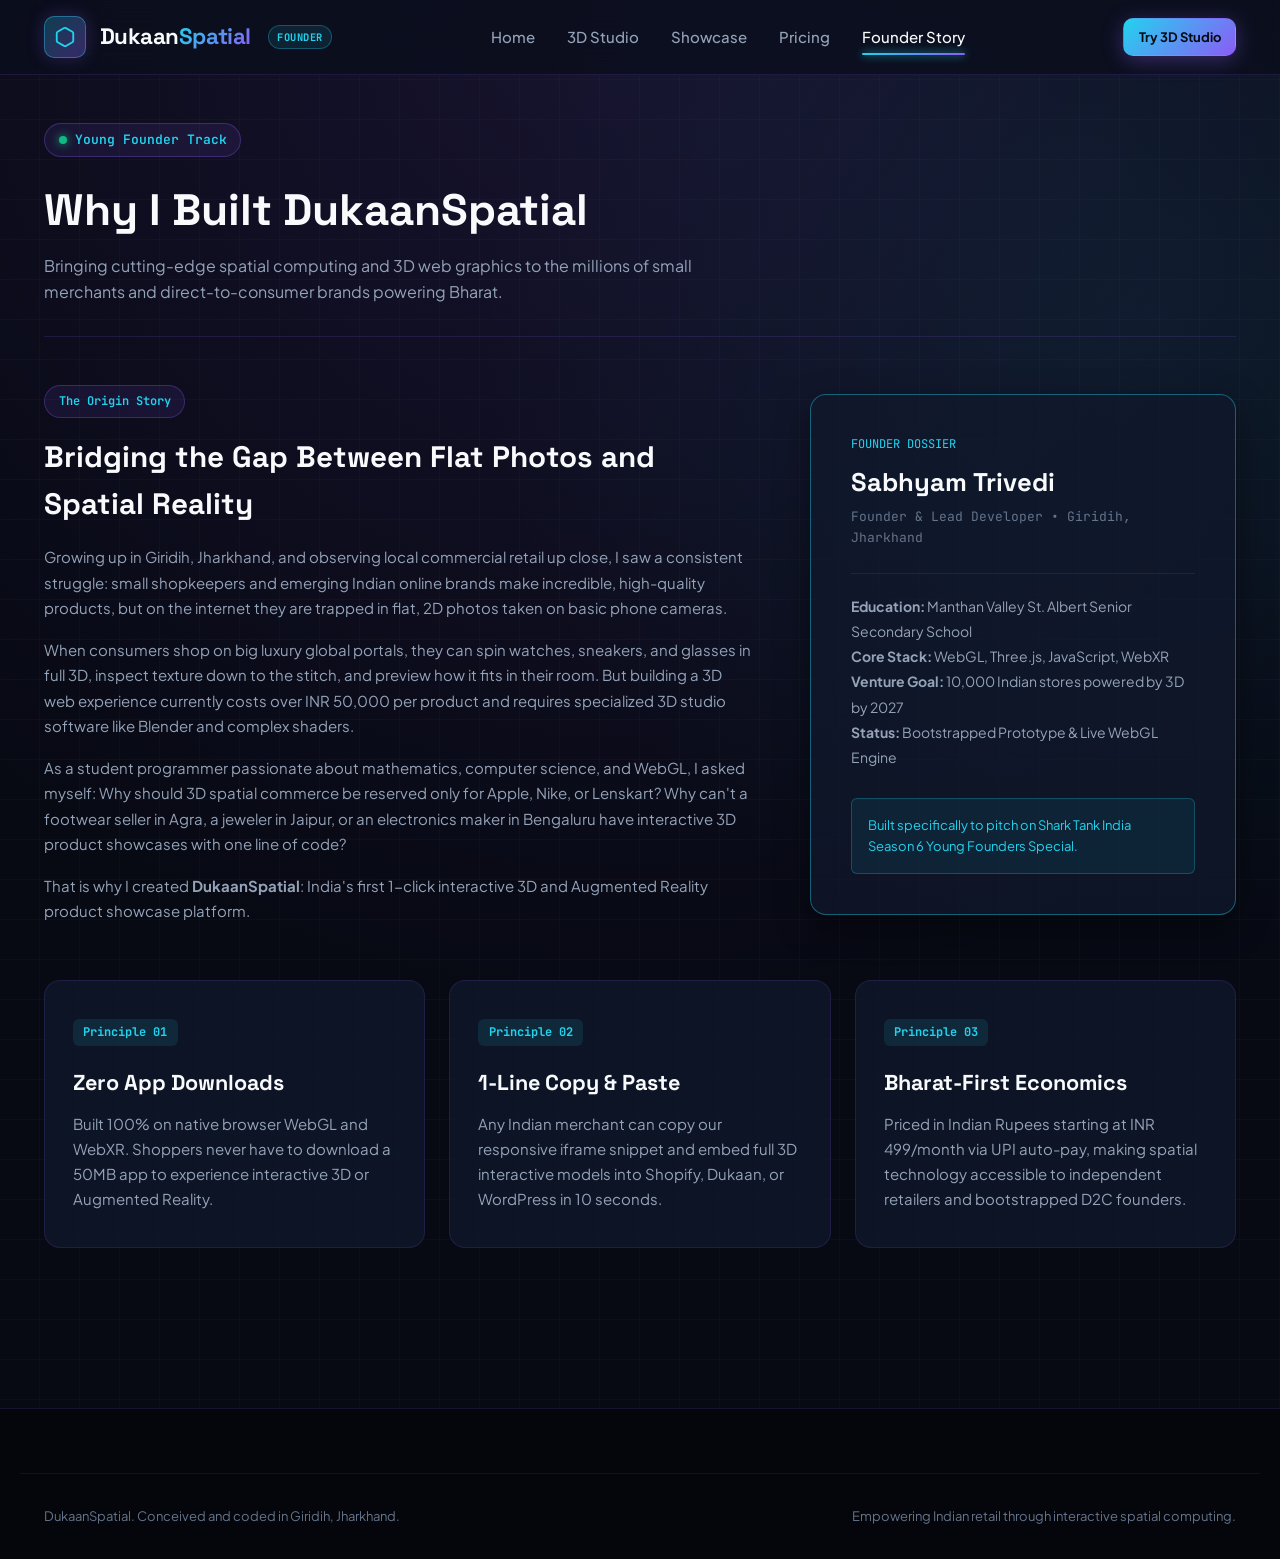
==== about.html @ 43b73704 "Initial release of DukaanSpatial: India's First 1-Click Interactive 3D & AR Product Showcase Platfor" ====
<!DOCTYPE html>
<html lang="en">
<head>
  <meta charset="UTF-8">
  <meta name="viewport" content="width=device-width, initial-scale=1.0">
  <title>Founder Story & Vision | DukaanSpatial</title>
  <meta name="description" content="The story of Sabhyam Trivedi and the vision behind DukaanSpatial: democratizing 3D spatial web commerce for Indian retail.">
  <link rel="stylesheet" href="css/style.css">
  <style>
    .story-grid {
      display: grid;
      grid-template-columns: 1.25fr 0.75fr;
      gap: 3.5rem;
      align-items: center;
      margin-top: 3rem;
    }
    .founder-badge-card {
      background: var(--bg-card);
      border: 1px solid var(--border-active);
      border-radius: var(--radius-lg);
      padding: 2.5rem;
      box-shadow: var(--shadow-card);
      position: relative;
    }
    .value-cards-grid {
      display: grid;
      grid-template-columns: repeat(3, 1fr);
      gap: 1.5rem;
      margin-top: 3.5rem;
    }
    @media (max-width: 992px) {
      .story-grid {
        grid-template-columns: 1fr;
      }
      .value-cards-grid {
        grid-template-columns: 1fr;
      }
    }
  </style>
</head>
<body>

  <!-- Main Navigation -->
  <header class="site-header">
    <div class="container nav-wrap">
      <a href="index.html" class="brand-logo">
        <div class="brand-icon-box">
          <svg width="22" height="22" viewBox="0 0 24 24" fill="none" stroke="#22d3ee" stroke-width="2">
            <path d="M21 16V8a2 2 0 0 0-1-1.73l-7-4a2 2 0 0 0-2 0l-7 4A2 2 0 0 0 3 8v8a2 2 0 0 0 1 1.73l7 4a2 2 0 0 0 2 0l7-4A2 2 0 0 0 21 16z"></path>
          </svg>
        </div>
        <div class="brand-name">Dukaan<span>Spatial</span></div>
        <span class="brand-badge">Founder</span>
      </a>

      <nav class="main-nav" id="main-nav">
        <a href="index.html" class="nav-link">Home</a>
        <a href="studio.html" class="nav-link">3D Studio</a>
        <a href="showcase.html" class="nav-link">Showcase</a>
        <a href="pricing.html" class="nav-link">Pricing</a>
        <a href="about.html" class="nav-link active">Founder Story</a>
      </nav>

      <div class="nav-actions">
        <a href="studio.html" class="btn btn-primary btn-sm">Try 3D Studio</a>
      </div>
    </div>
  </header>

  <div class="container" style="padding: 3rem 1.5rem 5rem;">
    
    <!-- Page Header -->
    <div style="border-bottom: 1px solid var(--border-subtle); padding-bottom: 2rem;">
      <span class="status-pill" style="margin-bottom: 0.75rem;">
        <span class="pulse-dot"></span>
        Young Founder Track
      </span>
      <h1 style="font-family: var(--font-heading); font-size: 2.75rem; margin-top: 0.35rem;">
        Why I Built DukaanSpatial
      </h1>
      <p style="color: var(--text-secondary); font-size: 1rem; margin-top: 0.5rem; max-width: 720px;">
        Bringing cutting-edge spatial computing and 3D web graphics to the millions of small merchants and direct-to-consumer brands powering Bharat.
      </p>
    </div>

    <!-- Story Grid -->
    <div class="story-grid">
      
      <!-- Left Column: Story Prose -->
      <div>
        <span class="status-pill" style="font-size: 0.75rem; margin-bottom: 1rem;">The Origin Story</span>
        <h2 style="font-family: var(--font-heading); font-size: 1.85rem; margin-bottom: 1rem;">
          Bridging the Gap Between Flat Photos and Spatial Reality
        </h2>
        
        <p style="color: var(--text-secondary); font-size: 0.9375rem; line-height: 1.7; margin-bottom: 1rem;">
          Growing up in Giridih, Jharkhand, and observing local commercial retail up close, I saw a consistent struggle: small shopkeepers and emerging Indian online brands make incredible, high-quality products, but on the internet they are trapped in flat, 2D photos taken on basic phone cameras.
        </p>

        <p style="color: var(--text-secondary); font-size: 0.9375rem; line-height: 1.7; margin-bottom: 1rem;">
          When consumers shop on big luxury global portals, they can spin watches, sneakers, and glasses in full 3D, inspect texture down to the stitch, and preview how it fits in their room. But building a 3D web experience currently costs over INR 50,000 per product and requires specialized 3D studio software like Blender and complex shaders.
        </p>

        <p style="color: var(--text-secondary); font-size: 0.9375rem; line-height: 1.7; margin-bottom: 1rem;">
          As a student programmer passionate about mathematics, computer science, and WebGL, I asked myself: Why should 3D spatial commerce be reserved only for Apple, Nike, or Lenskart? Why can't a footwear seller in Agra, a jeweler in Jaipur, or an electronics maker in Bengaluru have interactive 3D product showcases with one line of code?
        </p>

        <p style="color: var(--text-secondary); font-size: 0.9375rem; line-height: 1.7;">
          That is why I created <strong>DukaanSpatial</strong>: India's first 1-click interactive 3D and Augmented Reality product showcase platform.
        </p>
      </div>

      <!-- Right Column: Founder Dossier Card -->
      <div class="founder-badge-card">
        <div style="font-size: 0.75rem; font-family: var(--font-mono); color: var(--accent-cyan); text-transform: uppercase; margin-bottom: 0.5rem;">
          Founder Dossier
        </div>
        <h3 style="font-family: var(--font-heading); font-size: 1.6rem; margin-bottom: 0.25rem;">Sabhyam Trivedi</h3>
        <p style="font-size: 0.8125rem; color: var(--text-muted); font-family: var(--font-mono); margin-bottom: 1.5rem;">
          Founder & Lead Developer &bull; Giridih, Jharkhand
        </p>

        <div style="border-top: 1px solid var(--border-subtle); padding-top: 1.25rem; font-size: 0.875rem; color: var(--text-secondary); line-height: 1.8;">
          <div><strong>Education:</strong> Manthan Valley St. Albert Senior Secondary School</div>
          <div><strong>Core Stack:</strong> WebGL, Three.js, JavaScript, WebXR</div>
          <div><strong>Venture Goal:</strong> 10,000 Indian stores powered by 3D by 2027</div>
          <div><strong>Status:</strong> Bootstrapped Prototype & Live WebGL Engine</div>
        </div>

        <div style="margin-top: 1.75rem; padding: 1rem; background: rgba(34, 211, 238, 0.08); border-radius: var(--radius-sm); border: 1px solid rgba(34, 211, 238, 0.25); font-size: 0.8125rem; color: var(--accent-cyan);">
          Built specifically to pitch on Shark Tank India Season 6 Young Founders Special.
        </div>
      </div>

    </div>

    <!-- Core Philosophy Cards -->
    <div class="value-cards-grid">
      <div class="step-card">
        <span class="step-badge">Principle 01</span>
        <h4>Zero App Downloads</h4>
        <p>Built 100% on native browser WebGL and WebXR. Shoppers never have to download a 50MB app to experience interactive 3D or Augmented Reality.</p>
      </div>

      <div class="step-card">
        <span class="step-badge">Principle 02</span>
        <h4>1-Line Copy & Paste</h4>
        <p>Any Indian merchant can copy our responsive iframe snippet and embed full 3D interactive models into Shopify, Dukaan, or WordPress in 10 seconds.</p>
      </div>

      <div class="step-card">
        <span class="step-badge">Principle 03</span>
        <h4>Bharat-First Economics</h4>
        <p>Priced in Indian Rupees starting at INR 499/month via UPI auto-pay, making spatial technology accessible to independent retailers and bootstrapped D2C founders.</p>
      </div>
    </div>

  </div>

  <!-- Site Footer -->
  <footer class="site-footer">
    <div class="container footer-bottom">
      <div>DukaanSpatial. Conceived and coded in Giridih, Jharkhand.</div>
      <div>Empowering Indian retail through interactive spatial computing.</div>
    </div>
  </footer>

  <script src="js/app.js"></script>
</body>
</html>
---- css/style.css ----
/* ===================================================================
   DUKAANSPATIAL - DESIGN SYSTEM & STYLESHEET
   India's First 1-Click Interactive 3D & AR Product Showcase Platform
   =================================================================== */

@import url('https://fonts.googleapis.com/css2?family=JetBrains+Mono:wght@400;500;600;700&family=Plus+Jakarta+Sans:wght@300;400;500;600;700;800&family=Space+Grotesk:wght@500;600;700&display=swap');

:root {
  --bg-dark: #070913;
  --bg-primary: #0b0f1d;
  --bg-secondary: #11182c;
  --bg-surface: #18223c;
  --bg-surface-hover: #1f2c4d;
  --bg-card: rgba(17, 24, 44, 0.75);
  
  --border-subtle: rgba(139, 92, 246, 0.15);
  --border-active: rgba(34, 211, 238, 0.4);
  --border-glow: rgba(34, 211, 238, 0.6);
  
  --accent-cyan: #22d3ee;
  --accent-violet: #8b5cf6;
  --accent-purple: #a855f7;
  --accent-emerald: #10b981;
  --accent-amber: #f59e0b;
  --accent-rose: #f43f5e;
  
  --text-main: #f8fafc;
  --text-secondary: #94a3b8;
  --text-muted: #64748b;
  
  --font-sans: 'Plus Jakarta Sans', -apple-system, BlinkMacSystemFont, sans-serif;
  --font-mono: 'JetBrains Mono', monospace;
  --font-heading: 'Space Grotesk', sans-serif;
  
  --radius-sm: 6px;
  --radius-md: 10px;
  --radius-lg: 16px;
  --radius-full: 9999px;
  
  --shadow-glow: 0 0 30px rgba(139, 92, 246, 0.25);
  --shadow-card: 0 12px 35px rgba(0, 0, 0, 0.45);
}

*, *::before, *::after {
  box-sizing: border-box;
  margin: 0;
  padding: 0;
}

body {
  background-color: var(--bg-dark);
  color: var(--text-main);
  font-family: var(--font-sans);
  line-height: 1.6;
  font-size: 16px;
  overflow-x: hidden;
  background-image: 
    radial-gradient(circle at 50% 0%, rgba(139, 92, 246, 0.12) 0%, transparent 60%),
    radial-gradient(circle at 90% 20%, rgba(34, 211, 238, 0.08) 0%, transparent 40%),
    linear-gradient(rgba(255, 255, 255, 0.02) 1px, transparent 1px),
    linear-gradient(90deg, rgba(255, 255, 255, 0.02) 1px, transparent 1px);
  background-size: 100% 100%, 100% 100%, 40px 40px, 40px 40px;
  background-position: 0 0, 0 0, -1px -1px, -1px -1px;
}

a {
  color: inherit;
  text-decoration: none;
}

img {
  max-width: 100%;
  display: block;
}

button, input, select, textarea {
  font-family: inherit;
}

.container {
  width: 100%;
  max-width: 1240px;
  margin: 0 auto;
  padding: 0 1.5rem;
}

/* ===================================================================
   NAVIGATION BAR
   =================================================================== */

.site-header {
  position: sticky;
  top: 0;
  z-index: 100;
  background: rgba(11, 15, 29, 0.85);
  backdrop-filter: blur(16px);
  border-bottom: 1px solid var(--border-subtle);
  transition: all 0.3s ease;
}

.nav-wrap {
  display: flex;
  align-items: center;
  justify-content: space-between;
  height: 74px;
}

.brand-logo {
  display: flex;
  align-items: center;
  gap: 0.85rem;
  font-family: var(--font-heading);
  font-weight: 700;
  font-size: 1.4rem;
  letter-spacing: -0.02em;
}

.brand-icon-box {
  width: 42px;
  height: 42px;
  border-radius: var(--radius-md);
  background: linear-gradient(135deg, rgba(34, 211, 238, 0.25), rgba(139, 92, 246, 0.35));
  border: 1px solid var(--border-active);
  display: flex;
  align-items: center;
  justify-content: center;
  box-shadow: 0 0 18px rgba(139, 92, 246, 0.25);
}

.brand-name {
  color: var(--text-main);
}

.brand-name span {
  background: linear-gradient(135deg, var(--accent-cyan), var(--accent-violet));
  -webkit-background-clip: text;
  -webkit-text-fill-color: transparent;
}

.brand-badge {
  font-family: var(--font-mono);
  font-size: 0.65rem;
  font-weight: 700;
  color: var(--accent-cyan);
  background: rgba(34, 211, 238, 0.1);
  padding: 0.15rem 0.5rem;
  border-radius: var(--radius-full);
  border: 1px solid rgba(34, 211, 238, 0.3);
  letter-spacing: 0.05em;
  text-transform: uppercase;
  margin-left: 0.25rem;
}

.main-nav {
  display: flex;
  align-items: center;
  gap: 2rem;
}

.nav-link {
  color: var(--text-secondary);
  font-size: 0.9375rem;
  font-weight: 500;
  transition: color 0.2s ease;
  position: relative;
}

.nav-link:hover, .nav-link.active {
  color: var(--text-main);
}

.nav-link.active::after {
  content: '';
  position: absolute;
  bottom: -6px;
  left: 0;
  width: 100%;
  height: 2px;
  background: linear-gradient(90deg, var(--accent-cyan), var(--accent-violet));
  box-shadow: 0 0 8px var(--accent-cyan);
  border-radius: var(--radius-full);
}

.nav-actions {
  display: flex;
  align-items: center;
  gap: 1rem;
}

.btn {
  display: inline-flex;
  align-items: center;
  justify-content: center;
  gap: 0.5rem;
  font-weight: 600;
  font-size: 0.9375rem;
  padding: 0.75rem 1.4rem;
  border-radius: var(--radius-md);
  cursor: pointer;
  transition: all 0.25s ease;
  border: 1px solid transparent;
}

.btn-primary {
  background: linear-gradient(135deg, #22d3ee 0%, #8b5cf6 100%);
  color: #070913;
  font-weight: 700;
  box-shadow: 0 4px 20px rgba(139, 92, 246, 0.35);
}

.btn-primary:hover {
  transform: translateY(-2px);
  box-shadow: 0 6px 25px rgba(34, 211, 238, 0.5);
}

.btn-secondary {
  background: rgba(255, 255, 255, 0.05);
  color: var(--text-main);
  border: 1px solid var(--border-subtle);
}

.btn-secondary:hover {
  background: rgba(255, 255, 255, 0.08);
  border-color: var(--border-active);
  transform: translateY(-2px);
}

.btn-sm {
  padding: 0.45rem 0.9rem;
  font-size: 0.8125rem;
}

.mobile-menu-btn {
  display: none;
  background: none;
  border: 1px solid var(--border-subtle);
  color: var(--text-main);
  padding: 0.5rem;
  border-radius: var(--radius-sm);
  cursor: pointer;
}

/* ===================================================================
   HERO SECTION WITH LIVE 3D VIEWER
   =================================================================== */

.hero-section {
  padding: 4.5rem 0 3.5rem;
  position: relative;
}

.hero-grid {
  display: grid;
  grid-template-columns: 1.05fr 0.95fr;
  gap: 3.5rem;
  align-items: center;
}

.status-pill {
  display: inline-flex;
  align-items: center;
  gap: 0.5rem;
  padding: 0.35rem 0.85rem;
  border-radius: var(--radius-full);
  font-size: 0.8125rem;
  font-weight: 600;
  font-family: var(--font-mono);
  background: rgba(139, 92, 246, 0.1);
  border: 1px solid rgba(139, 92, 246, 0.3);
  color: var(--accent-cyan);
}

.pulse-dot {
  width: 8px;
  height: 8px;
  border-radius: 50%;
  background: var(--accent-emerald);
  box-shadow: 0 0 10px var(--accent-emerald);
  animation: pulse 2s infinite;
}

@keyframes pulse {
  0% { transform: scale(0.95); opacity: 0.7; }
  50% { transform: scale(1.3); opacity: 1; }
  100% { transform: scale(0.95); opacity: 0.7; }
}

.hero-title {
  font-family: var(--font-heading);
  font-size: 3.35rem;
  font-weight: 700;
  line-height: 1.15;
  letter-spacing: -0.03em;
  margin: 1.25rem 0;
}

.text-gradient {
  background: linear-gradient(135deg, #22d3ee 0%, #8b5cf6 50%, #ec4899 100%);
  -webkit-background-clip: text;
  -webkit-text-fill-color: transparent;
}

.hero-desc {
  font-size: 1.125rem;
  color: var(--text-secondary);
  line-height: 1.7;
  margin-bottom: 2rem;
  max-width: 580px;
}

.hero-stats-row {
  display: flex;
  gap: 2.5rem;
  margin-top: 2.5rem;
  padding-top: 2rem;
  border-top: 1px solid var(--border-subtle);
}

.stat-item .stat-num {
  font-family: var(--font-heading);
  font-size: 1.85rem;
  font-weight: 700;
  color: var(--accent-cyan);
}

.stat-item .stat-label {
  font-size: 0.8125rem;
  color: var(--text-muted);
  text-transform: uppercase;
  letter-spacing: 0.05em;
  font-family: var(--font-mono);
}

/* ===================================================================
   INTERACTIVE 3D PRODUCT VIEWPORT COMPONENT
   =================================================================== */

.viewport-container {
  background: var(--bg-card);
  border: 1px solid var(--border-active);
  border-radius: var(--radius-lg);
  padding: 1.75rem;
  box-shadow: var(--shadow-card), 0 0 35px rgba(139, 92, 246, 0.15);
  backdrop-filter: blur(20px);
  position: relative;
  overflow: hidden;
}

.viewport-container::before {
  content: '';
  position: absolute;
  top: 0;
  left: 0;
  right: 0;
  height: 2px;
  background: linear-gradient(90deg, transparent, var(--accent-cyan), var(--accent-violet), transparent);
}

.viewport-header {
  display: flex;
  justify-content: space-between;
  align-items: center;
  margin-bottom: 1.25rem;
  padding-bottom: 0.85rem;
  border-bottom: 1px solid var(--border-subtle);
}

.viewport-title-group h3 {
  font-family: var(--font-heading);
  font-size: 1.2rem;
  font-weight: 700;
}

.viewport-title-group p {
  font-size: 0.8125rem;
  color: var(--text-muted);
  font-family: var(--font-mono);
}

.canvas-box-3d {
  width: 100%;
  height: 320px;
  background: radial-gradient(circle at 50% 50%, #151d36 0%, #080c17 100%);
  border-radius: var(--radius-md);
  border: 1px solid rgba(139, 92, 246, 0.25);
  position: relative;
  cursor: grab;
  overflow: hidden;
}

.canvas-box-3d:active {
  cursor: grabbing;
}

canvas#webgl-canvas {
  width: 100%;
  height: 100%;
  display: block;
}

.drag-hint-badge {
  position: absolute;
  bottom: 12px;
  left: 50%;
  transform: translateX(-50%);
  background: rgba(11, 15, 29, 0.75);
  border: 1px solid var(--border-subtle);
  backdrop-filter: blur(8px);
  padding: 0.3rem 0.8rem;
  border-radius: var(--radius-full);
  font-size: 0.75rem;
  font-family: var(--font-mono);
  color: var(--accent-cyan);
  pointer-events: none;
}

/* 3D Customizer Bar Below Canvas */
.customizer-bar {
  margin-top: 1.25rem;
  display: flex;
  justify-content: space-between;
  align-items: center;
  flex-wrap: wrap;
  gap: 1rem;
}

.color-swatches-group {
  display: flex;
  align-items: center;
  gap: 0.5rem;
}

.swatch-label {
  font-size: 0.75rem;
  font-family: var(--font-mono);
  color: var(--text-muted);
  text-transform: uppercase;
}

.color-dot {
  width: 26px;
  height: 26px;
  border-radius: 50%;
  border: 2px solid transparent;
  cursor: pointer;
  transition: all 0.2s ease;
}

.color-dot:hover, .color-dot.active {
  transform: scale(1.15);
  border-color: #fff;
  box-shadow: 0 0 10px rgba(255, 255, 255, 0.5);
}

.dot-black { background: #1e293b; }
.dot-cyan { background: #06b6d4; }
.dot-purple { background: #8b5cf6; }
.dot-white { background: #f8fafc; }
.dot-amber { background: #f59e0b; }

.product-selector-pill {
  display: flex;
  background: var(--bg-surface);
  border: 1px solid var(--border-subtle);
  border-radius: var(--radius-sm);
  padding: 0.2rem;
}

.prod-tab-btn {
  background: none;
  border: none;
  color: var(--text-secondary);
  font-size: 0.8125rem;
  padding: 0.4rem 0.8rem;
  border-radius: var(--radius-sm);
  cursor: pointer;
  font-weight: 600;
  transition: all 0.2s ease;
}

.prod-tab-btn.active {
  background: linear-gradient(135deg, rgba(34, 211, 238, 0.2), rgba(139, 92, 246, 0.3));
  color: var(--accent-cyan);
  border: 1px solid rgba(34, 211, 238, 0.3);
}

/* Embed Code Snippet Generator */
.embed-code-wrap {
  margin-top: 1.25rem;
  background: #05070f;
  border: 1px solid var(--border-subtle);
  border-radius: var(--radius-sm);
  padding: 0.85rem 1rem;
  display: flex;
  justify-content: space-between;
  align-items: center;
}

.embed-code-text {
  font-family: var(--font-mono);
  font-size: 0.75rem;
  color: var(--text-muted);
  overflow: hidden;
  text-overflow: ellipsis;
  white-space: nowrap;
  max-width: 380px;
}

/* ===================================================================
   SECTION COMMONS
   =================================================================== */

.section {
  padding: 5rem 0;
  position: relative;
}

.section-title-wrap {
  text-align: center;
  max-width: 680px;
  margin: 0 auto 3.5rem;
}

.section-badge {
  font-family: var(--font-mono);
  font-size: 0.8125rem;
  color: var(--accent-cyan);
  background: rgba(34, 211, 238, 0.08);
  border: 1px solid rgba(34, 211, 238, 0.25);
  padding: 0.25rem 0.75rem;
  border-radius: var(--radius-full);
  display: inline-block;
  margin-bottom: 0.75rem;
  text-transform: uppercase;
  letter-spacing: 0.08em;
}

.section-heading {
  font-family: var(--font-heading);
  font-size: 2.35rem;
  font-weight: 700;
  line-height: 1.2;
  margin-bottom: 1rem;
}

.section-subtext {
  font-size: 1rem;
  color: var(--text-secondary);
  line-height: 1.6;
}

/* ===================================================================
   HOW IT WORKS 3-STEP FLOW
   =================================================================== */

.steps-grid {
  display: grid;
  grid-template-columns: repeat(3, 1fr);
  gap: 2rem;
}

.step-card {
  background: var(--bg-card);
  border: 1px solid var(--border-subtle);
  border-radius: var(--radius-lg);
  padding: 2.25rem 1.75rem;
  position: relative;
  transition: all 0.3s ease;
}

.step-card:hover {
  transform: translateY(-4px);
  border-color: var(--border-active);
  box-shadow: 0 10px 25px rgba(0, 0, 0, 0.3), 0 0 20px rgba(139, 92, 246, 0.1);
}

.step-badge {
  font-family: var(--font-mono);
  font-size: 0.75rem;
  color: var(--accent-cyan);
  background: rgba(34, 211, 238, 0.1);
  padding: 0.25rem 0.65rem;
  border-radius: var(--radius-sm);
  display: inline-block;
  margin-bottom: 1.25rem;
  font-weight: 700;
}

.step-card h4 {
  font-family: var(--font-heading);
  font-size: 1.35rem;
  margin-bottom: 0.75rem;
}

.step-card p {
  color: var(--text-secondary);
  font-size: 0.9375rem;
  line-height: 1.65;
}

/* ===================================================================
   INTERACTIVE ROI & CONVERSION CALCULATOR
   =================================================================== */

.roi-calculator-box {
  background: linear-gradient(135deg, rgba(17, 24, 44, 0.95), rgba(24, 34, 60, 0.95));
  border: 1px solid var(--border-active);
  border-radius: var(--radius-lg);
  padding: 3rem;
  box-shadow: var(--shadow-card);
}

.roi-grid {
  display: grid;
  grid-template-columns: 1.2fr 0.8fr;
  gap: 3.5rem;
  align-items: center;
}

.roi-slider-item {
  margin-bottom: 1.5rem;
}

.roi-slider-header {
  display: flex;
  justify-content: space-between;
  font-size: 0.875rem;
  margin-bottom: 0.4rem;
}

.roi-slider-item input[type="range"] {
  width: 100%;
  accent-color: var(--accent-cyan);
}

.roi-metrics-display {
  background: rgba(11, 15, 29, 0.8);
  border: 1.5px solid var(--border-active);
  border-radius: var(--radius-md);
  padding: 2.25rem;
  text-align: center;
}

.roi-big-num {
  font-family: var(--font-heading);
  font-size: 2.75rem;
  font-weight: 800;
  color: var(--accent-cyan);
  margin: 0.5rem 0;
}

/* ===================================================================
   FOOTER
   =================================================================== */

.site-footer {
  background: #04060c;
  border-top: 1px solid var(--border-subtle);
  padding: 4rem 0 2rem;
  margin-top: 5rem;
}

.footer-grid {
  display: grid;
  grid-template-columns: 1.5fr repeat(3, 1fr);
  gap: 3rem;
  margin-bottom: 3rem;
}

.footer-brand p {
  color: var(--text-muted);
  font-size: 0.875rem;
  margin-top: 1rem;
  line-height: 1.6;
  max-width: 320px;
}

.footer-col h5 {
  font-family: var(--font-mono);
  font-size: 0.8125rem;
  text-transform: uppercase;
  letter-spacing: 0.08em;
  color: var(--text-main);
  margin-bottom: 1.25rem;
}

.footer-col ul {
  list-style: none;
}

.footer-col li {
  margin-bottom: 0.65rem;
}

.footer-col a {
  color: var(--text-muted);
  font-size: 0.875rem;
  transition: color 0.2s ease;
}

.footer-col a:hover {
  color: var(--accent-cyan);
}

.footer-bottom {
  padding-top: 2rem;
  border-top: 1px solid rgba(255, 255, 255, 0.05);
  display: flex;
  justify-content: space-between;
  align-items: center;
  font-size: 0.8125rem;
  color: var(--text-muted);
}

/* ===================================================================
   RESPONSIVE DESIGN
   =================================================================== */

@media (max-width: 1024px) {
  .hero-grid {
    grid-template-columns: 1fr;
    gap: 2.5rem;
  }
  .steps-grid {
    grid-template-columns: 1fr;
  }
  .roi-grid {
    grid-template-columns: 1fr;
    gap: 2rem;
  }
  .footer-grid {
    grid-template-columns: 1fr 1fr;
    gap: 2rem;
  }
}

@media (max-width: 768px) {
  .hero-title {
    font-size: 2.45rem;
  }
  .main-nav {
    display: none;
  }
  .mobile-menu-btn {
    display: block;
  }
  .footer-grid {
    grid-template-columns: 1fr;
  }
  .footer-bottom {
    flex-direction: column;
    gap: 1rem;
    text-align: center;
  }
}
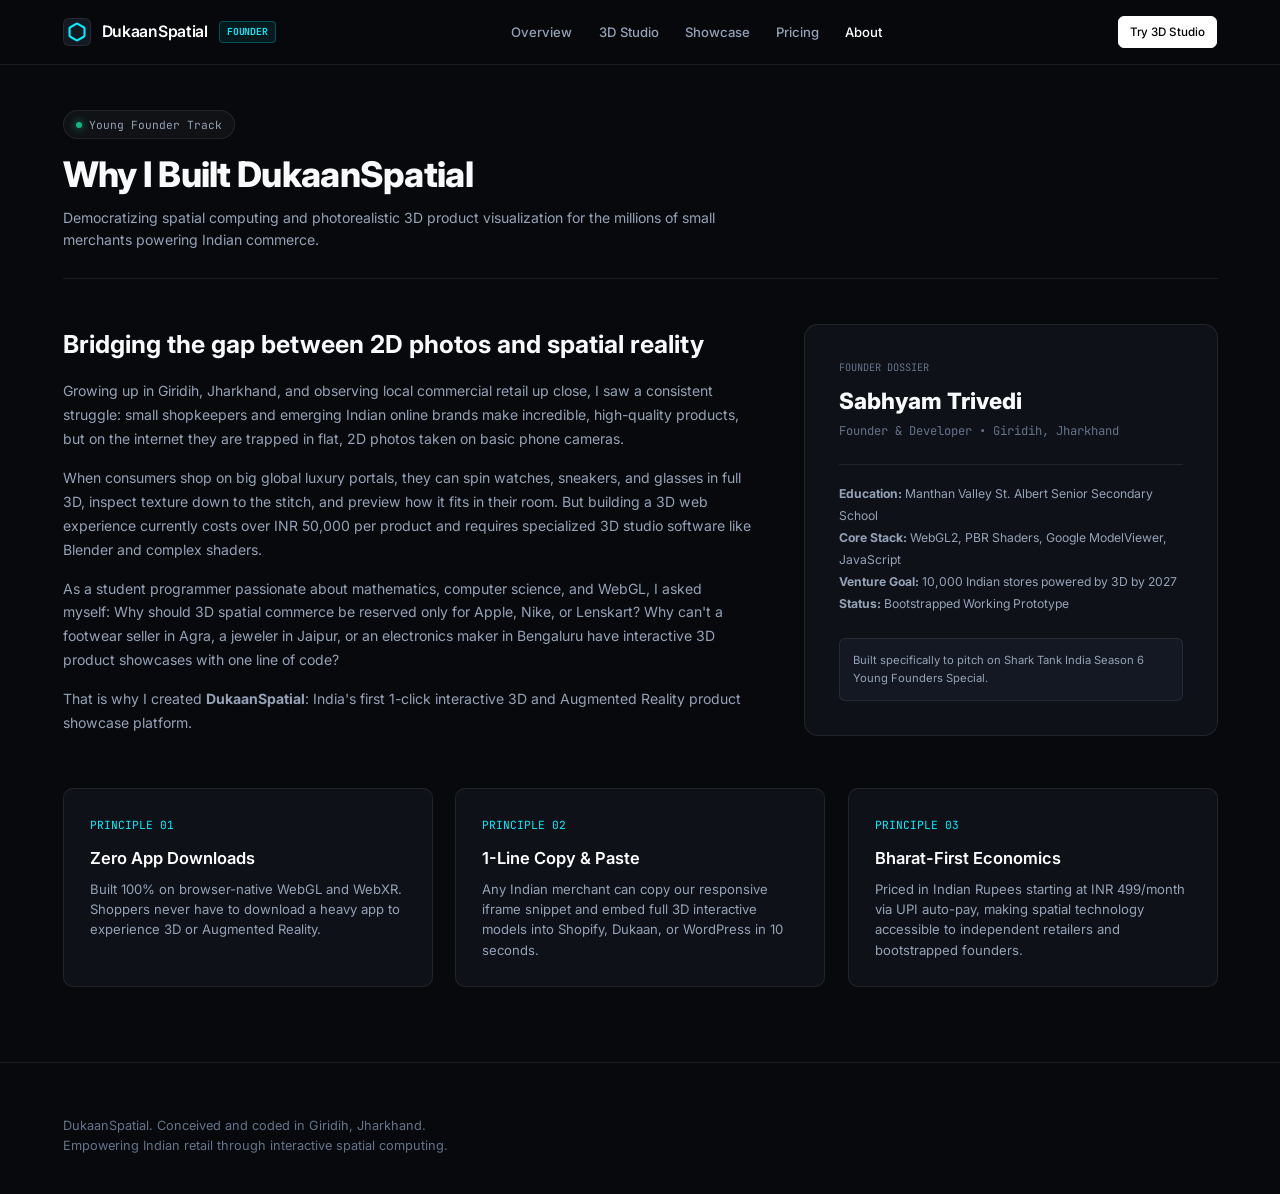
==== commit 480ebf39: "DukaanSpatial production spatial engine with real PBR 3D models and studio" ====
--- a/about.html
+++ b/about.html
@@ -3,36 +3,35 @@
 <head>
   <meta charset="UTF-8">
   <meta name="viewport" content="width=device-width, initial-scale=1.0">
-  <title>Founder Story & Vision | DukaanSpatial</title>
+  <title>About & Founder Story | DukaanSpatial</title>
   <meta name="description" content="The story of Sabhyam Trivedi and the vision behind DukaanSpatial: democratizing 3D spatial web commerce for Indian retail.">
   <link rel="stylesheet" href="css/style.css">
   <style>
-    .story-grid {
+    .about-layout {
       display: grid;
       grid-template-columns: 1.25fr 0.75fr;
       gap: 3.5rem;
       align-items: center;
       margin-top: 3rem;
     }
-    .founder-badge-card {
-      background: var(--bg-card);
-      border: 1px solid var(--border-active);
+    .profile-card {
+      background: var(--bg-surface);
+      border: 1px solid var(--border-subtle);
       border-radius: var(--radius-lg);
-      padding: 2.5rem;
-      box-shadow: var(--shadow-card);
-      position: relative;
+      padding: 2.25rem;
+      box-shadow: var(--shadow-subtle);
     }
-    .value-cards-grid {
+    .principles-grid {
       display: grid;
       grid-template-columns: repeat(3, 1fr);
       gap: 1.5rem;
       margin-top: 3.5rem;
     }
     @media (max-width: 992px) {
-      .story-grid {
+      .about-layout {
         grid-template-columns: 1fr;
       }
-      .value-cards-grid {
+      .principles-grid {
         grid-template-columns: 1fr;
       }
     }
@@ -40,25 +39,25 @@
 </head>
 <body>
 
-  <!-- Main Navigation -->
+  <!-- Site Header -->
   <header class="site-header">
     <div class="container nav-wrap">
       <a href="index.html" class="brand-logo">
-        <div class="brand-icon-box">
-          <svg width="22" height="22" viewBox="0 0 24 24" fill="none" stroke="#22d3ee" stroke-width="2">
+        <div class="brand-logo-icon">
+          <svg width="20" height="20" viewBox="0 0 24 24" fill="none" stroke="currentColor" stroke-width="2.5">
             <path d="M21 16V8a2 2 0 0 0-1-1.73l-7-4a2 2 0 0 0-2 0l-7 4A2 2 0 0 0 3 8v8a2 2 0 0 0 1 1.73l7 4a2 2 0 0 0 2 0l7-4A2 2 0 0 0 21 16z"></path>
           </svg>
         </div>
-        <div class="brand-name">Dukaan<span>Spatial</span></div>
-        <span class="brand-badge">Founder</span>
+        <div class="brand-name">DukaanSpatial</div>
+        <span class="brand-tag">Founder</span>
       </a>
 
-      <nav class="main-nav" id="main-nav">
-        <a href="index.html" class="nav-link">Home</a>
+      <nav class="main-nav">
+        <a href="index.html" class="nav-link">Overview</a>
         <a href="studio.html" class="nav-link">3D Studio</a>
         <a href="showcase.html" class="nav-link">Showcase</a>
         <a href="pricing.html" class="nav-link">Pricing</a>
-        <a href="about.html" class="nav-link active">Founder Story</a>
+        <a href="about.html" class="nav-link active">About</a>
       </nav>
 
       <div class="nav-actions">
@@ -70,35 +69,34 @@
   <div class="container" style="padding: 3rem 1.5rem 5rem;">
     
     <!-- Page Header -->
-    <div style="border-bottom: 1px solid var(--border-subtle); padding-bottom: 2rem;">
-      <span class="status-pill" style="margin-bottom: 0.75rem;">
-        <span class="pulse-dot"></span>
+    <div style="border-bottom: 1px solid var(--border-subtle); padding-bottom: 1.75rem;">
+      <div class="hero-pill" style="margin-bottom: 0.5rem;">
+        <span class="hero-pill-dot"></span>
         Young Founder Track
-      </span>
-      <h1 style="font-family: var(--font-heading); font-size: 2.75rem; margin-top: 0.35rem;">
+      </div>
+      <h1 style="font-family: var(--font-heading); font-size: 2.35rem; font-weight: 800; letter-spacing: -0.02em;">
         Why I Built DukaanSpatial
       </h1>
-      <p style="color: var(--text-secondary); font-size: 1rem; margin-top: 0.5rem; max-width: 720px;">
-        Bringing cutting-edge spatial computing and 3D web graphics to the millions of small merchants and direct-to-consumer brands powering Bharat.
+      <p style="color: var(--text-secondary); font-size: 0.9375rem; margin-top: 0.25rem; max-width: 720px;">
+        Democratizing spatial computing and photorealistic 3D product visualization for the millions of small merchants powering Indian commerce.
       </p>
     </div>
 
-    <!-- Story Grid -->
-    <div class="story-grid">
+    <!-- About Layout -->
+    <div class="about-layout">
       
-      <!-- Left Column: Story Prose -->
+      <!-- Story Column -->
       <div>
-        <span class="status-pill" style="font-size: 0.75rem; margin-bottom: 1rem;">The Origin Story</span>
-        <h2 style="font-family: var(--font-heading); font-size: 1.85rem; margin-bottom: 1rem;">
-          Bridging the Gap Between Flat Photos and Spatial Reality
+        <h2 style="font-family: var(--font-heading); font-size: 1.65rem; font-weight: 700; margin-bottom: 1rem;">
+          Bridging the gap between 2D photos and spatial reality
         </h2>
-        
+
         <p style="color: var(--text-secondary); font-size: 0.9375rem; line-height: 1.7; margin-bottom: 1rem;">
           Growing up in Giridih, Jharkhand, and observing local commercial retail up close, I saw a consistent struggle: small shopkeepers and emerging Indian online brands make incredible, high-quality products, but on the internet they are trapped in flat, 2D photos taken on basic phone cameras.
         </p>
 
         <p style="color: var(--text-secondary); font-size: 0.9375rem; line-height: 1.7; margin-bottom: 1rem;">
-          When consumers shop on big luxury global portals, they can spin watches, sneakers, and glasses in full 3D, inspect texture down to the stitch, and preview how it fits in their room. But building a 3D web experience currently costs over INR 50,000 per product and requires specialized 3D studio software like Blender and complex shaders.
+          When consumers shop on big global luxury portals, they can spin watches, sneakers, and glasses in full 3D, inspect texture down to the stitch, and preview how it fits in their room. But building a 3D web experience currently costs over INR 50,000 per product and requires specialized 3D studio software like Blender and complex shaders.
         </p>
 
         <p style="color: var(--text-secondary); font-size: 0.9375rem; line-height: 1.7; margin-bottom: 1rem;">
@@ -110,48 +108,48 @@
         </p>
       </div>
 
-      <!-- Right Column: Founder Dossier Card -->
-      <div class="founder-badge-card">
-        <div style="font-size: 0.75rem; font-family: var(--font-mono); color: var(--accent-cyan); text-transform: uppercase; margin-bottom: 0.5rem;">
+      <!-- Profile Column -->
+      <div class="profile-card">
+        <div style="font-size: 0.6875rem; font-family: var(--font-mono); color: var(--text-muted); text-transform: uppercase; margin-bottom: 0.5rem;">
           Founder Dossier
         </div>
-        <h3 style="font-family: var(--font-heading); font-size: 1.6rem; margin-bottom: 0.25rem;">Sabhyam Trivedi</h3>
+        <h3 style="font-family: var(--font-heading); font-size: 1.5rem; font-weight: 800; margin-bottom: 0.2rem;">Sabhyam Trivedi</h3>
         <p style="font-size: 0.8125rem; color: var(--text-muted); font-family: var(--font-mono); margin-bottom: 1.5rem;">
-          Founder & Lead Developer &bull; Giridih, Jharkhand
+          Founder & Developer &bull; Giridih, Jharkhand
         </p>
 
-        <div style="border-top: 1px solid var(--border-subtle); padding-top: 1.25rem; font-size: 0.875rem; color: var(--text-secondary); line-height: 1.8;">
+        <div style="border-top: 1px solid var(--border-subtle); padding-top: 1.25rem; font-size: 0.8125rem; color: var(--text-secondary); line-height: 1.8;">
           <div><strong>Education:</strong> Manthan Valley St. Albert Senior Secondary School</div>
-          <div><strong>Core Stack:</strong> WebGL, Three.js, JavaScript, WebXR</div>
+          <div><strong>Core Stack:</strong> WebGL2, PBR Shaders, Google ModelViewer, JavaScript</div>
           <div><strong>Venture Goal:</strong> 10,000 Indian stores powered by 3D by 2027</div>
-          <div><strong>Status:</strong> Bootstrapped Prototype & Live WebGL Engine</div>
+          <div><strong>Status:</strong> Bootstrapped Working Prototype</div>
         </div>
 
-        <div style="margin-top: 1.75rem; padding: 1rem; background: rgba(34, 211, 238, 0.08); border-radius: var(--radius-sm); border: 1px solid rgba(34, 211, 238, 0.25); font-size: 0.8125rem; color: var(--accent-cyan);">
+        <div style="margin-top: 1.5rem; padding: 0.85rem; background: var(--bg-surface-elevated); border-radius: var(--radius-sm); border: 1px solid var(--border-subtle); font-size: 0.75rem; color: var(--text-secondary);">
           Built specifically to pitch on Shark Tank India Season 6 Young Founders Special.
         </div>
       </div>
 
     </div>
 
-    <!-- Core Philosophy Cards -->
-    <div class="value-cards-grid">
-      <div class="step-card">
-        <span class="step-badge">Principle 01</span>
+    <!-- Core Engineering Principles -->
+    <div class="principles-grid">
+      <div class="feature-box">
+        <div class="feature-step">Principle 01</div>
         <h4>Zero App Downloads</h4>
-        <p>Built 100% on native browser WebGL and WebXR. Shoppers never have to download a 50MB app to experience interactive 3D or Augmented Reality.</p>
+        <p>Built 100% on browser-native WebGL and WebXR. Shoppers never have to download a heavy app to experience 3D or Augmented Reality.</p>
       </div>
 
-      <div class="step-card">
-        <span class="step-badge">Principle 02</span>
+      <div class="feature-box">
+        <div class="feature-step">Principle 02</div>
         <h4>1-Line Copy & Paste</h4>
         <p>Any Indian merchant can copy our responsive iframe snippet and embed full 3D interactive models into Shopify, Dukaan, or WordPress in 10 seconds.</p>
       </div>
 
-      <div class="step-card">
-        <span class="step-badge">Principle 03</span>
+      <div class="feature-box">
+        <div class="feature-step">Principle 03</div>
         <h4>Bharat-First Economics</h4>
-        <p>Priced in Indian Rupees starting at INR 499/month via UPI auto-pay, making spatial technology accessible to independent retailers and bootstrapped D2C founders.</p>
+        <p>Priced in Indian Rupees starting at INR 499/month via UPI auto-pay, making spatial technology accessible to independent retailers and bootstrapped founders.</p>
       </div>
     </div>
 
@@ -159,12 +157,11 @@
 
   <!-- Site Footer -->
   <footer class="site-footer">
-    <div class="container footer-bottom">
+    <div class="container footer-copy">
       <div>DukaanSpatial. Conceived and coded in Giridih, Jharkhand.</div>
       <div>Empowering Indian retail through interactive spatial computing.</div>
     </div>
   </footer>
 
-  <script src="js/app.js"></script>
 </body>
 </html>
--- a/css/style.css
+++ b/css/style.css
@@ -1,44 +1,45 @@
 /* ===================================================================
-   DUKAANSPATIAL - DESIGN SYSTEM & STYLESHEET
-   India's First 1-Click Interactive 3D & AR Product Showcase Platform
+   DUKAANSPATIAL - PRODUCTION DESIGN SYSTEM (NON-VIBE-CODED)
+   Aesthetic: Linear.app / Stripe / Vercel Industrial Minimalism
    =================================================================== */
 
-@import url('https://fonts.googleapis.com/css2?family=JetBrains+Mono:wght@400;500;600;700&family=Plus+Jakarta+Sans:wght@300;400;500;600;700;800&family=Space+Grotesk:wght@500;600;700&display=swap');
+@import url('https://fonts.googleapis.com/css2?family=Inter:wght@300;400;500;600;700&family=JetBrains+Mono:wght@400;500&display=swap');
 
 :root {
-  --bg-dark: #070913;
-  --bg-primary: #0b0f1d;
-  --bg-secondary: #11182c;
-  --bg-surface: #18223c;
-  --bg-surface-hover: #1f2c4d;
-  --bg-card: rgba(17, 24, 44, 0.75);
+  --bg-page: #08090c;
+  --bg-surface: #0e1117;
+  --bg-surface-elevated: #141822;
+  --bg-card: #10141d;
+  --bg-card-hover: #151a26;
   
-  --border-subtle: rgba(139, 92, 246, 0.15);
-  --border-active: rgba(34, 211, 238, 0.4);
-  --border-glow: rgba(34, 211, 238, 0.6);
+  --border-subtle: rgba(255, 255, 255, 0.08);
+  --border-hover: rgba(255, 255, 255, 0.16);
+  --border-active: #00f0ff;
+  --border-divider: rgba(255, 255, 255, 0.06);
   
-  --accent-cyan: #22d3ee;
-  --accent-violet: #8b5cf6;
-  --accent-purple: #a855f7;
-  --accent-emerald: #10b981;
-  --accent-amber: #f59e0b;
-  --accent-rose: #f43f5e;
-  
-  --text-main: #f8fafc;
+  --text-primary: #f8fafc;
   --text-secondary: #94a3b8;
   --text-muted: #64748b;
+  --text-dim: #475569;
   
-  --font-sans: 'Plus Jakarta Sans', -apple-system, BlinkMacSystemFont, sans-serif;
-  --font-mono: 'JetBrains Mono', monospace;
-  --font-heading: 'Space Grotesk', sans-serif;
+  --cyan-primary: #00f0ff;
+  --cyan-glow: rgba(0, 240, 255, 0.12);
+  --blue-primary: #2563eb;
+  --emerald: #10b981;
+  --amber: #f59e0b;
   
+  --font-sans: 'Inter', -apple-system, BlinkMacSystemFont, "Segoe UI", Roboto, sans-serif;
+  --font-mono: 'JetBrains Mono', "SF Mono", Consolas, monospace;
+  
+  --radius-xs: 4px;
   --radius-sm: 6px;
   --radius-md: 10px;
-  --radius-lg: 16px;
+  --radius-lg: 14px;
   --radius-full: 9999px;
   
-  --shadow-glow: 0 0 30px rgba(139, 92, 246, 0.25);
-  --shadow-card: 0 12px 35px rgba(0, 0, 0, 0.45);
+  --shadow-card: 0 4px 20px rgba(0, 0, 0, 0.4);
+  --shadow-viewport: 0 12px 40px rgba(0, 0, 0, 0.6);
+  --container-max: 1200px;
 }
 
 *, *::before, *::after {
@@ -47,20 +48,19 @@
   padding: 0;
 }
 
+html {
+  scroll-behavior: smooth;
+  font-size: 15px;
+}
+
 body {
-  background-color: var(--bg-dark);
-  color: var(--text-main);
+  background-color: var(--bg-page);
+  color: var(--text-primary);
   font-family: var(--font-sans);
   line-height: 1.6;
-  font-size: 16px;
+  -webkit-font-smoothing: antialiased;
+  -moz-osx-font-smoothing: grayscale;
   overflow-x: hidden;
-  background-image: 
-    radial-gradient(circle at 50% 0%, rgba(139, 92, 246, 0.12) 0%, transparent 60%),
-    radial-gradient(circle at 90% 20%, rgba(34, 211, 238, 0.08) 0%, transparent 40%),
-    linear-gradient(rgba(255, 255, 255, 0.02) 1px, transparent 1px),
-    linear-gradient(90deg, rgba(255, 255, 255, 0.02) 1px, transparent 1px);
-  background-size: 100% 100%, 100% 100%, 40px 40px, 40px 40px;
-  background-position: 0 0, 0 0, -1px -1px, -1px -1px;
 }
 
 a {
@@ -68,688 +68,645 @@
   text-decoration: none;
 }
 
-img {
-  max-width: 100%;
-  display: block;
-}
-
-button, input, select, textarea {
-  font-family: inherit;
-}
-
+/* Container */
 .container {
   width: 100%;
-  max-width: 1240px;
+  max-width: var(--container-max);
   margin: 0 auto;
   padding: 0 1.5rem;
 }
 
-/* ===================================================================
-   NAVIGATION BAR
-   =================================================================== */
-
+/* Site Header */
 .site-header {
   position: sticky;
   top: 0;
   z-index: 100;
-  background: rgba(11, 15, 29, 0.85);
-  backdrop-filter: blur(16px);
+  background: rgba(8, 9, 12, 0.85);
+  backdrop-filter: blur(12px);
   border-bottom: 1px solid var(--border-subtle);
-  transition: all 0.3s ease;
 }
 
 .nav-wrap {
   display: flex;
   align-items: center;
   justify-content: space-between;
-  height: 74px;
+  height: 64px;
 }
 
 .brand-logo {
   display: flex;
   align-items: center;
-  gap: 0.85rem;
-  font-family: var(--font-heading);
-  font-weight: 700;
-  font-size: 1.4rem;
+  gap: 0.75rem;
+  font-weight: 600;
+  font-size: 1.05rem;
   letter-spacing: -0.02em;
 }
 
-.brand-icon-box {
-  width: 42px;
-  height: 42px;
-  border-radius: var(--radius-md);
-  background: linear-gradient(135deg, rgba(34, 211, 238, 0.25), rgba(139, 92, 246, 0.35));
-  border: 1px solid var(--border-active);
+.brand-logo-icon {
+  width: 28px;
+  height: 28px;
   display: flex;
   align-items: center;
   justify-content: center;
-  box-shadow: 0 0 18px rgba(139, 92, 246, 0.25);
+  border-radius: var(--radius-sm);
+  background: var(--bg-surface-elevated);
+  border: 1px solid var(--border-subtle);
+  color: var(--cyan-primary);
 }
 
 .brand-name {
-  color: var(--text-main);
+  color: #fff;
 }
 
 .brand-name span {
-  background: linear-gradient(135deg, var(--accent-cyan), var(--accent-violet));
-  -webkit-background-clip: text;
-  -webkit-text-fill-color: transparent;
-}
-
-.brand-badge {
-  font-family: var(--font-mono);
+  color: var(--cyan-primary);
+}
+
+.brand-tag {
   font-size: 0.65rem;
-  font-weight: 700;
-  color: var(--accent-cyan);
-  background: rgba(34, 211, 238, 0.1);
+  font-family: var(--font-mono);
   padding: 0.15rem 0.5rem;
-  border-radius: var(--radius-full);
-  border: 1px solid rgba(34, 211, 238, 0.3);
-  letter-spacing: 0.05em;
+  border-radius: var(--radius-xs);
+  background: rgba(0, 240, 255, 0.08);
+  border: 1px solid rgba(0, 240, 255, 0.25);
+  color: var(--cyan-primary);
   text-transform: uppercase;
-  margin-left: 0.25rem;
 }
 
 .main-nav {
   display: flex;
   align-items: center;
-  gap: 2rem;
+  gap: 1.75rem;
 }
 
 .nav-link {
-  color: var(--text-secondary);
-  font-size: 0.9375rem;
+  font-size: 0.875rem;
   font-weight: 500;
-  transition: color 0.2s ease;
-  position: relative;
+  color: var(--text-secondary);
+  transition: color 0.15s ease;
 }
 
 .nav-link:hover, .nav-link.active {
-  color: var(--text-main);
-}
-
-.nav-link.active::after {
-  content: '';
-  position: absolute;
-  bottom: -6px;
-  left: 0;
-  width: 100%;
-  height: 2px;
-  background: linear-gradient(90deg, var(--accent-cyan), var(--accent-violet));
-  box-shadow: 0 0 8px var(--accent-cyan);
-  border-radius: var(--radius-full);
+  color: #ffffff;
 }
 
 .nav-actions {
   display: flex;
   align-items: center;
-  gap: 1rem;
-}
-
+  gap: 0.75rem;
+}
+
+/* Buttons */
 .btn {
   display: inline-flex;
   align-items: center;
   justify-content: center;
   gap: 0.5rem;
-  font-weight: 600;
-  font-size: 0.9375rem;
-  padding: 0.75rem 1.4rem;
-  border-radius: var(--radius-md);
+  font-size: 0.875rem;
+  font-weight: 500;
+  padding: 0.55rem 1.15rem;
+  border-radius: var(--radius-sm);
+  transition: all 0.15s ease;
   cursor: pointer;
-  transition: all 0.25s ease;
   border: 1px solid transparent;
+  outline: none;
 }
 
 .btn-primary {
-  background: linear-gradient(135deg, #22d3ee 0%, #8b5cf6 100%);
-  color: #070913;
-  font-weight: 700;
-  box-shadow: 0 4px 20px rgba(139, 92, 246, 0.35);
+  background: #ffffff;
+  color: #000000;
+  border-color: #ffffff;
 }
 
 .btn-primary:hover {
-  transform: translateY(-2px);
-  box-shadow: 0 6px 25px rgba(34, 211, 238, 0.5);
+  background: #e2e8f0;
+  border-color: #e2e8f0;
 }
 
 .btn-secondary {
-  background: rgba(255, 255, 255, 0.05);
-  color: var(--text-main);
-  border: 1px solid var(--border-subtle);
+  background: var(--bg-surface-elevated);
+  color: var(--text-primary);
+  border-color: var(--border-subtle);
 }
 
 .btn-secondary:hover {
-  background: rgba(255, 255, 255, 0.08);
-  border-color: var(--border-active);
-  transform: translateY(-2px);
+  background: var(--bg-card-hover);
+  border-color: var(--border-hover);
+}
+
+.btn-cyan {
+  background: rgba(0, 240, 255, 0.1);
+  color: var(--cyan-primary);
+  border-color: rgba(0, 240, 255, 0.3);
+}
+
+.btn-cyan:hover {
+  background: rgba(0, 240, 255, 0.2);
+  border-color: var(--cyan-primary);
 }
 
 .btn-sm {
-  padding: 0.45rem 0.9rem;
-  font-size: 0.8125rem;
-}
-
-.mobile-menu-btn {
-  display: none;
-  background: none;
-  border: 1px solid var(--border-subtle);
-  color: var(--text-main);
-  padding: 0.5rem;
-  border-radius: var(--radius-sm);
-  cursor: pointer;
-}
-
-/* ===================================================================
-   HERO SECTION WITH LIVE 3D VIEWER
-   =================================================================== */
-
+  font-size: 0.775rem;
+  padding: 0.35rem 0.75rem;
+}
+
+/* Hero Section */
 .hero-section {
   padding: 4.5rem 0 3.5rem;
-  position: relative;
+  border-bottom: 1px solid var(--border-subtle);
 }
 
 .hero-grid {
   display: grid;
-  grid-template-columns: 1.05fr 0.95fr;
-  gap: 3.5rem;
-  align-items: center;
-}
-
-.status-pill {
+  grid-template-columns: 1.1fr 1fr;
+  gap: 3rem;
+  align-items: center;
+}
+
+.hero-pill {
   display: inline-flex;
   align-items: center;
   gap: 0.5rem;
-  padding: 0.35rem 0.85rem;
+  font-size: 0.75rem;
+  font-family: var(--font-mono);
+  padding: 0.3rem 0.8rem;
   border-radius: var(--radius-full);
-  font-size: 0.8125rem;
-  font-weight: 600;
-  font-family: var(--font-mono);
-  background: rgba(139, 92, 246, 0.1);
-  border: 1px solid rgba(139, 92, 246, 0.3);
-  color: var(--accent-cyan);
-}
-
-.pulse-dot {
-  width: 8px;
-  height: 8px;
+  background: rgba(255, 255, 255, 0.04);
+  border: 1px solid var(--border-subtle);
+  color: var(--text-secondary);
+  margin-bottom: 1.25rem;
+}
+
+.hero-pill-dot {
+  width: 6px;
+  height: 6px;
   border-radius: 50%;
-  background: var(--accent-emerald);
-  box-shadow: 0 0 10px var(--accent-emerald);
-  animation: pulse 2s infinite;
-}
-
-@keyframes pulse {
-  0% { transform: scale(0.95); opacity: 0.7; }
-  50% { transform: scale(1.3); opacity: 1; }
-  100% { transform: scale(0.95); opacity: 0.7; }
+  background: var(--emerald);
+  box-shadow: 0 0 8px var(--emerald);
 }
 
 .hero-title {
-  font-family: var(--font-heading);
-  font-size: 3.35rem;
+  font-size: 2.85rem;
   font-weight: 700;
-  line-height: 1.15;
-  letter-spacing: -0.03em;
-  margin: 1.25rem 0;
-}
-
-.text-gradient {
-  background: linear-gradient(135deg, #22d3ee 0%, #8b5cf6 50%, #ec4899 100%);
-  -webkit-background-clip: text;
-  -webkit-text-fill-color: transparent;
+  line-height: 1.12;
+  letter-spacing: -0.035em;
+  color: #ffffff;
+  margin-bottom: 1.25rem;
+}
+
+.hero-title span {
+  color: var(--cyan-primary);
 }
 
 .hero-desc {
-  font-size: 1.125rem;
-  color: var(--text-secondary);
-  line-height: 1.7;
+  font-size: 1.05rem;
+  line-height: 1.6;
+  color: var(--text-secondary);
   margin-bottom: 2rem;
-  max-width: 580px;
+  max-width: 520px;
 }
 
 .hero-stats-row {
   display: flex;
   gap: 2.5rem;
   margin-top: 2.5rem;
-  padding-top: 2rem;
-  border-top: 1px solid var(--border-subtle);
-}
-
-.stat-item .stat-num {
-  font-family: var(--font-heading);
-  font-size: 1.85rem;
+  padding-top: 1.75rem;
+  border-top: 1px solid var(--border-divider);
+}
+
+.stat-num {
+  font-size: 1.65rem;
   font-weight: 700;
-  color: var(--accent-cyan);
-}
-
-.stat-item .stat-label {
-  font-size: 0.8125rem;
+  letter-spacing: -0.02em;
+  color: #ffffff;
+}
+
+.stat-label {
+  font-size: 0.75rem;
+  font-family: var(--font-mono);
   color: var(--text-muted);
   text-transform: uppercase;
-  letter-spacing: 0.05em;
-  font-family: var(--font-mono);
-}
-
-/* ===================================================================
-   INTERACTIVE 3D PRODUCT VIEWPORT COMPONENT
-   =================================================================== */
-
-.viewport-container {
-  background: var(--bg-card);
-  border: 1px solid var(--border-active);
+  margin-top: 0.2rem;
+}
+
+/* 3D Viewport Box */
+.viewport-frame {
+  background: var(--bg-surface);
+  border: 1px solid var(--border-subtle);
   border-radius: var(--radius-lg);
-  padding: 1.75rem;
-  box-shadow: var(--shadow-card), 0 0 35px rgba(139, 92, 246, 0.15);
-  backdrop-filter: blur(20px);
+  overflow: hidden;
+  box-shadow: var(--shadow-viewport);
   position: relative;
-  overflow: hidden;
-}
-
-.viewport-container::before {
-  content: '';
-  position: absolute;
-  top: 0;
-  left: 0;
-  right: 0;
-  height: 2px;
-  background: linear-gradient(90deg, transparent, var(--accent-cyan), var(--accent-violet), transparent);
-}
-
-.viewport-header {
+}
+
+.viewport-toolbar {
   display: flex;
   justify-content: space-between;
   align-items: center;
-  margin-bottom: 1.25rem;
-  padding-bottom: 0.85rem;
+  padding: 0.85rem 1.15rem;
+  background: var(--bg-surface-elevated);
   border-bottom: 1px solid var(--border-subtle);
-}
-
-.viewport-title-group h3 {
-  font-family: var(--font-heading);
-  font-size: 1.2rem;
-  font-weight: 700;
-}
-
-.viewport-title-group p {
-  font-size: 0.8125rem;
+  flex-wrap: wrap;
+  gap: 0.5rem;
+}
+
+.model-title-group h3 {
+  font-size: 0.95rem;
+  font-weight: 600;
+  color: #ffffff;
+}
+
+.model-title-group p {
+  font-size: 0.725rem;
+  font-family: var(--font-mono);
   color: var(--text-muted);
-  font-family: var(--font-mono);
-}
-
-.canvas-box-3d {
+}
+
+.model-tabs {
+  display: flex;
+  background: rgba(0, 0, 0, 0.3);
+  padding: 3px;
+  border-radius: var(--radius-sm);
+  border: 1px solid var(--border-subtle);
+  gap: 3px;
+}
+
+.model-tab-btn {
+  background: transparent;
+  border: none;
+  color: var(--text-secondary);
+  font-family: var(--font-sans);
+  font-size: 0.75rem;
+  font-weight: 500;
+  padding: 0.35rem 0.7rem;
+  border-radius: var(--radius-xs);
+  cursor: pointer;
+  transition: all 0.15s ease;
+}
+
+.model-tab-btn:hover {
+  color: #ffffff;
+}
+
+.model-tab-btn.active {
+  background: #ffffff;
+  color: #000000;
+}
+
+.model-viewer-box {
+  position: relative;
   width: 100%;
-  height: 320px;
-  background: radial-gradient(circle at 50% 50%, #151d36 0%, #080c17 100%);
-  border-radius: var(--radius-md);
-  border: 1px solid rgba(139, 92, 246, 0.25);
-  position: relative;
-  cursor: grab;
-  overflow: hidden;
-}
-
-.canvas-box-3d:active {
-  cursor: grabbing;
-}
-
-canvas#webgl-canvas {
+  height: 420px;
+  background: radial-gradient(circle at center, #151a26 0%, #0c0f16 100%);
+}
+
+model-viewer {
   width: 100%;
   height: 100%;
-  display: block;
-}
-
-.drag-hint-badge {
+  outline: none;
+  --poster-color: transparent;
+}
+
+/* Live CAD Telemetry HUD */
+.cad-hud {
   position: absolute;
-  bottom: 12px;
-  left: 50%;
-  transform: translateX(-50%);
-  background: rgba(11, 15, 29, 0.75);
-  border: 1px solid var(--border-subtle);
+  top: 1rem;
+  right: 1rem;
+  background: rgba(11, 14, 20, 0.85);
   backdrop-filter: blur(8px);
-  padding: 0.3rem 0.8rem;
-  border-radius: var(--radius-full);
-  font-size: 0.75rem;
-  font-family: var(--font-mono);
-  color: var(--accent-cyan);
+  border: 1px solid var(--border-subtle);
+  border-radius: var(--radius-sm);
+  padding: 0.5rem 0.75rem;
+  font-family: var(--font-mono);
+  font-size: 0.7rem;
+  color: var(--text-muted);
+  line-height: 1.5;
   pointer-events: none;
-}
-
-/* 3D Customizer Bar Below Canvas */
-.customizer-bar {
-  margin-top: 1.25rem;
+  z-index: 10;
+}
+
+.cad-hud span {
+  color: var(--cyan-primary);
+}
+
+/* Viewport Controls Bar */
+.viewport-controls-bar {
+  position: absolute;
+  bottom: 1rem;
+  left: 1rem;
+  right: 1rem;
   display: flex;
   justify-content: space-between;
   align-items: center;
-  flex-wrap: wrap;
-  gap: 1rem;
-}
-
-.color-swatches-group {
+  background: rgba(11, 14, 20, 0.85);
+  backdrop-filter: blur(8px);
+  border: 1px solid var(--border-subtle);
+  border-radius: var(--radius-sm);
+  padding: 0.4rem 0.75rem;
+  z-index: 10;
+}
+
+.control-pill {
   display: flex;
   align-items: center;
   gap: 0.5rem;
-}
-
-.swatch-label {
-  font-size: 0.75rem;
-  font-family: var(--font-mono);
+  font-size: 0.725rem;
+  font-family: var(--font-mono);
+  color: var(--text-secondary);
+}
+
+.control-btn {
+  background: transparent;
+  border: 1px solid var(--border-subtle);
+  color: var(--text-secondary);
+  font-family: var(--font-mono);
+  font-size: 0.7rem;
+  padding: 0.25rem 0.5rem;
+  border-radius: var(--radius-xs);
+  cursor: pointer;
+  transition: all 0.15s ease;
+}
+
+.control-btn:hover, .control-btn.active {
+  background: rgba(255, 255, 255, 0.1);
+  color: #fff;
+  border-color: rgba(255, 255, 255, 0.3);
+}
+
+/* Viewport Footer & Embed Bar */
+.viewport-footer {
+  display: flex;
+  align-items: center;
+  justify-content: space-between;
+  padding: 0.75rem 1.15rem;
+  background: var(--bg-surface-elevated);
+  border-top: 1px solid var(--border-subtle);
+  font-size: 0.8rem;
+}
+
+.variant-selector {
+  display: flex;
+  align-items: center;
+  gap: 0.5rem;
+}
+
+.variant-btn {
+  background: transparent;
+  border: 1px solid var(--border-subtle);
+  color: var(--text-secondary);
+  font-size: 0.725rem;
+  padding: 0.25rem 0.6rem;
+  border-radius: var(--radius-xs);
+  cursor: pointer;
+  transition: all 0.15s ease;
+}
+
+.variant-btn:hover, .variant-btn.active {
+  background: #ffffff;
+  color: #000000;
+  border-color: #ffffff;
+}
+
+.embed-pill-bar {
+  display: flex;
+  align-items: center;
+  justify-content: space-between;
+  background: #090a0f;
+  padding: 0.6rem 1rem;
+  border-top: 1px solid var(--border-divider);
+  font-family: var(--font-mono);
+  font-size: 0.725rem;
   color: var(--text-muted);
-  text-transform: uppercase;
-}
-
-.color-dot {
-  width: 26px;
-  height: 26px;
-  border-radius: 50%;
-  border: 2px solid transparent;
-  cursor: pointer;
-  transition: all 0.2s ease;
-}
-
-.color-dot:hover, .color-dot.active {
-  transform: scale(1.15);
-  border-color: #fff;
-  box-shadow: 0 0 10px rgba(255, 255, 255, 0.5);
-}
-
-.dot-black { background: #1e293b; }
-.dot-cyan { background: #06b6d4; }
-.dot-purple { background: #8b5cf6; }
-.dot-white { background: #f8fafc; }
-.dot-amber { background: #f59e0b; }
-
-.product-selector-pill {
-  display: flex;
-  background: var(--bg-surface);
-  border: 1px solid var(--border-subtle);
-  border-radius: var(--radius-sm);
-  padding: 0.2rem;
-}
-
-.prod-tab-btn {
-  background: none;
-  border: none;
-  color: var(--text-secondary);
-  font-size: 0.8125rem;
-  padding: 0.4rem 0.8rem;
-  border-radius: var(--radius-sm);
-  cursor: pointer;
-  font-weight: 600;
-  transition: all 0.2s ease;
-}
-
-.prod-tab-btn.active {
-  background: linear-gradient(135deg, rgba(34, 211, 238, 0.2), rgba(139, 92, 246, 0.3));
-  color: var(--accent-cyan);
-  border: 1px solid rgba(34, 211, 238, 0.3);
-}
-
-/* Embed Code Snippet Generator */
-.embed-code-wrap {
-  margin-top: 1.25rem;
-  background: #05070f;
-  border: 1px solid var(--border-subtle);
-  border-radius: var(--radius-sm);
-  padding: 0.85rem 1rem;
-  display: flex;
-  justify-content: space-between;
-  align-items: center;
-}
-
-.embed-code-text {
-  font-family: var(--font-mono);
-  font-size: 0.75rem;
-  color: var(--text-muted);
+}
+
+.embed-pill-code {
+  color: #38bdf8;
   overflow: hidden;
   text-overflow: ellipsis;
   white-space: nowrap;
-  max-width: 380px;
-}
-
-/* ===================================================================
-   SECTION COMMONS
-   =================================================================== */
-
+  max-width: 75%;
+}
+
+/* Section Common */
 .section {
-  padding: 5rem 0;
-  position: relative;
-}
-
-.section-title-wrap {
+  padding: 4.5rem 0;
+}
+
+.section-title {
   text-align: center;
-  max-width: 680px;
-  margin: 0 auto 3.5rem;
-}
-
-.section-badge {
-  font-family: var(--font-mono);
-  font-size: 0.8125rem;
-  color: var(--accent-cyan);
-  background: rgba(34, 211, 238, 0.08);
-  border: 1px solid rgba(34, 211, 238, 0.25);
-  padding: 0.25rem 0.75rem;
-  border-radius: var(--radius-full);
-  display: inline-block;
+  max-width: 650px;
+  margin: 0 auto 3rem;
+}
+
+.section-title h2 {
+  font-size: 2rem;
+  font-weight: 700;
+  letter-spacing: -0.03em;
+  color: #ffffff;
+  margin-bottom: 0.75rem;
+}
+
+.section-title p {
+  color: var(--text-secondary);
+  font-size: 0.95rem;
+}
+
+/* Cards Grid */
+.cards-grid-3 {
+  display: grid;
+  grid-template-columns: repeat(3, 1fr);
+  gap: 1.5rem;
+}
+
+.feature-box {
+  background: var(--bg-surface);
+  border: 1px solid var(--border-subtle);
+  border-radius: var(--radius-md);
+  padding: 1.75rem;
+  transition: border-color 0.15s ease;
+}
+
+.feature-box:hover {
+  border-color: var(--border-hover);
+}
+
+.feature-step {
+  font-family: var(--font-mono);
+  font-size: 0.75rem;
+  color: var(--cyan-primary);
   margin-bottom: 0.75rem;
   text-transform: uppercase;
-  letter-spacing: 0.08em;
-}
-
-.section-heading {
-  font-family: var(--font-heading);
-  font-size: 2.35rem;
-  font-weight: 700;
-  line-height: 1.2;
+}
+
+.feature-box h4 {
+  font-size: 1.1rem;
+  font-weight: 600;
+  color: #ffffff;
+  margin-bottom: 0.5rem;
+}
+
+.feature-box p {
+  font-size: 0.875rem;
+  color: var(--text-secondary);
+  line-height: 1.55;
+}
+
+/* Comparison Section */
+.comparison-grid {
+  display: grid;
+  grid-template-columns: 1fr 1fr;
+  gap: 2rem;
+}
+
+.comparison-card {
+  background: var(--bg-surface);
+  border: 1px solid var(--border-subtle);
+  border-radius: var(--radius-md);
+  padding: 1.75rem;
+  position: relative;
+}
+
+.comparison-card.highlight {
+  border-color: rgba(0, 240, 255, 0.35);
+  background: linear-gradient(180deg, rgba(0, 240, 255, 0.03) 0%, var(--bg-surface) 100%);
+}
+
+.comparison-badge {
+  display: inline-block;
+  font-family: var(--font-mono);
+  font-size: 0.7rem;
+  padding: 0.2rem 0.5rem;
+  border-radius: var(--radius-xs);
   margin-bottom: 1rem;
 }
 
-.section-subtext {
-  font-size: 1rem;
-  color: var(--text-secondary);
-  line-height: 1.6;
-}
-
-/* ===================================================================
-   HOW IT WORKS 3-STEP FLOW
-   =================================================================== */
-
-.steps-grid {
-  display: grid;
-  grid-template-columns: repeat(3, 1fr);
-  gap: 2rem;
-}
-
-.step-card {
-  background: var(--bg-card);
+.badge-2d {
+  background: rgba(239, 68, 68, 0.1);
+  color: #ef4444;
+  border: 1px solid rgba(239, 68, 68, 0.2);
+}
+
+.badge-3d {
+  background: rgba(16, 185, 129, 0.1);
+  color: var(--emerald);
+  border: 1px solid rgba(16, 185, 129, 0.25);
+}
+
+.comparison-card h3 {
+  font-size: 1.25rem;
+  font-weight: 600;
+  margin-bottom: 0.5rem;
+  color: #fff;
+}
+
+.comparison-card ul {
+  list-style: none;
+  margin-top: 1.25rem;
+  display: flex;
+  flex-direction: column;
+  gap: 0.75rem;
+  font-size: 0.875rem;
+  color: var(--text-secondary);
+}
+
+.comparison-card li {
+  display: flex;
+  align-items: center;
+  gap: 0.6rem;
+}
+
+/* Modal */
+.modal-overlay {
+  position: fixed;
+  inset: 0;
+  background: rgba(0, 0, 0, 0.8);
+  backdrop-filter: blur(8px);
+  z-index: 1000;
+  display: none;
+  align-items: center;
+  justify-content: center;
+}
+
+.modal-card {
+  background: var(--bg-surface-elevated);
   border: 1px solid var(--border-subtle);
   border-radius: var(--radius-lg);
-  padding: 2.25rem 1.75rem;
+  padding: 2.25rem;
+  max-width: 440px;
+  width: 90%;
+  text-align: center;
   position: relative;
-  transition: all 0.3s ease;
-}
-
-.step-card:hover {
-  transform: translateY(-4px);
-  border-color: var(--border-active);
-  box-shadow: 0 10px 25px rgba(0, 0, 0, 0.3), 0 0 20px rgba(139, 92, 246, 0.1);
-}
-
-.step-badge {
-  font-family: var(--font-mono);
-  font-size: 0.75rem;
-  color: var(--accent-cyan);
-  background: rgba(34, 211, 238, 0.1);
-  padding: 0.25rem 0.65rem;
-  border-radius: var(--radius-sm);
-  display: inline-block;
-  margin-bottom: 1.25rem;
-  font-weight: 700;
-}
-
-.step-card h4 {
-  font-family: var(--font-heading);
-  font-size: 1.35rem;
-  margin-bottom: 0.75rem;
-}
-
-.step-card p {
-  color: var(--text-secondary);
-  font-size: 0.9375rem;
-  line-height: 1.65;
-}
-
-/* ===================================================================
-   INTERACTIVE ROI & CONVERSION CALCULATOR
-   =================================================================== */
-
-.roi-calculator-box {
-  background: linear-gradient(135deg, rgba(17, 24, 44, 0.95), rgba(24, 34, 60, 0.95));
-  border: 1px solid var(--border-active);
-  border-radius: var(--radius-lg);
-  padding: 3rem;
-  box-shadow: var(--shadow-card);
-}
-
-.roi-grid {
-  display: grid;
-  grid-template-columns: 1.2fr 0.8fr;
-  gap: 3.5rem;
-  align-items: center;
-}
-
-.roi-slider-item {
-  margin-bottom: 1.5rem;
-}
-
-.roi-slider-header {
-  display: flex;
-  justify-content: space-between;
-  font-size: 0.875rem;
-  margin-bottom: 0.4rem;
-}
-
-.roi-slider-item input[type="range"] {
-  width: 100%;
-  accent-color: var(--accent-cyan);
-}
-
-.roi-metrics-display {
-  background: rgba(11, 15, 29, 0.8);
-  border: 1.5px solid var(--border-active);
-  border-radius: var(--radius-md);
-  padding: 2.25rem;
-  text-align: center;
-}
-
-.roi-big-num {
-  font-family: var(--font-heading);
-  font-size: 2.75rem;
-  font-weight: 800;
-  color: var(--accent-cyan);
-  margin: 0.5rem 0;
-}
-
-/* ===================================================================
-   FOOTER
-   =================================================================== */
-
+  box-shadow: 0 20px 60px rgba(0, 0, 0, 0.8);
+}
+
+.modal-close {
+  position: absolute;
+  top: 1rem;
+  right: 1rem;
+  background: transparent;
+  border: none;
+  color: var(--text-muted);
+  cursor: pointer;
+  font-size: 1.25rem;
+}
+
+.modal-close:hover {
+  color: #fff;
+}
+
+/* Site Footer */
 .site-footer {
-  background: #04060c;
   border-top: 1px solid var(--border-subtle);
-  padding: 4rem 0 2rem;
-  margin-top: 5rem;
+  padding: 3.5rem 0 2.5rem;
+  background: var(--bg-page);
+  font-size: 0.85rem;
+  color: var(--text-muted);
 }
 
 .footer-grid {
   display: grid;
-  grid-template-columns: 1.5fr repeat(3, 1fr);
+  grid-template-columns: 2fr 1fr 1fr 1fr;
   gap: 3rem;
-  margin-bottom: 3rem;
-}
-
-.footer-brand p {
-  color: var(--text-muted);
-  font-size: 0.875rem;
-  margin-top: 1rem;
-  line-height: 1.6;
-  max-width: 320px;
+  margin-bottom: 2.5rem;
 }
 
 .footer-col h5 {
-  font-family: var(--font-mono);
-  font-size: 0.8125rem;
+  font-size: 0.8rem;
+  font-family: var(--font-mono);
+  color: #ffffff;
   text-transform: uppercase;
-  letter-spacing: 0.08em;
-  color: var(--text-main);
-  margin-bottom: 1.25rem;
+  margin-bottom: 1rem;
 }
 
 .footer-col ul {
   list-style: none;
-}
-
-.footer-col li {
-  margin-bottom: 0.65rem;
-}
-
-.footer-col a {
-  color: var(--text-muted);
-  font-size: 0.875rem;
-  transition: color 0.2s ease;
+  display: flex;
+  flex-direction: column;
+  gap: 0.6rem;
 }
 
 .footer-col a:hover {
-  color: var(--accent-cyan);
+  color: #ffffff;
 }
 
 .footer-bottom {
-  padding-top: 2rem;
-  border-top: 1px solid rgba(255, 255, 255, 0.05);
+  border-top: 1px solid var(--border-divider);
+  padding-top: 1.75rem;
   display: flex;
   justify-content: space-between;
   align-items: center;
-  font-size: 0.8125rem;
-  color: var(--text-muted);
-}
-
-/* ===================================================================
-   RESPONSIVE DESIGN
-   =================================================================== */
-
-@media (max-width: 1024px) {
+  font-size: 0.775rem;
+}
+
+/* Responsive */
+@media (max-width: 992px) {
   .hero-grid {
     grid-template-columns: 1fr;
-    gap: 2.5rem;
   }
-  .steps-grid {
+  .cards-grid-3, .comparison-grid {
     grid-template-columns: 1fr;
-  }
-  .roi-grid {
-    grid-template-columns: 1fr;
-    gap: 2rem;
   }
   .footer-grid {
     grid-template-columns: 1fr 1fr;
-    gap: 2rem;
   }
 }
-
-@media (max-width: 768px) {
-  .hero-title {
-    font-size: 2.45rem;
-  }
-  .main-nav {
-    display: none;
-  }
-  .mobile-menu-btn {
-    display: block;
-  }
-  .footer-grid {
-    grid-template-columns: 1fr;
-  }
-  .footer-bottom {
-    flex-direction: column;
-    gap: 1rem;
-    text-align: center;
-  }
-}
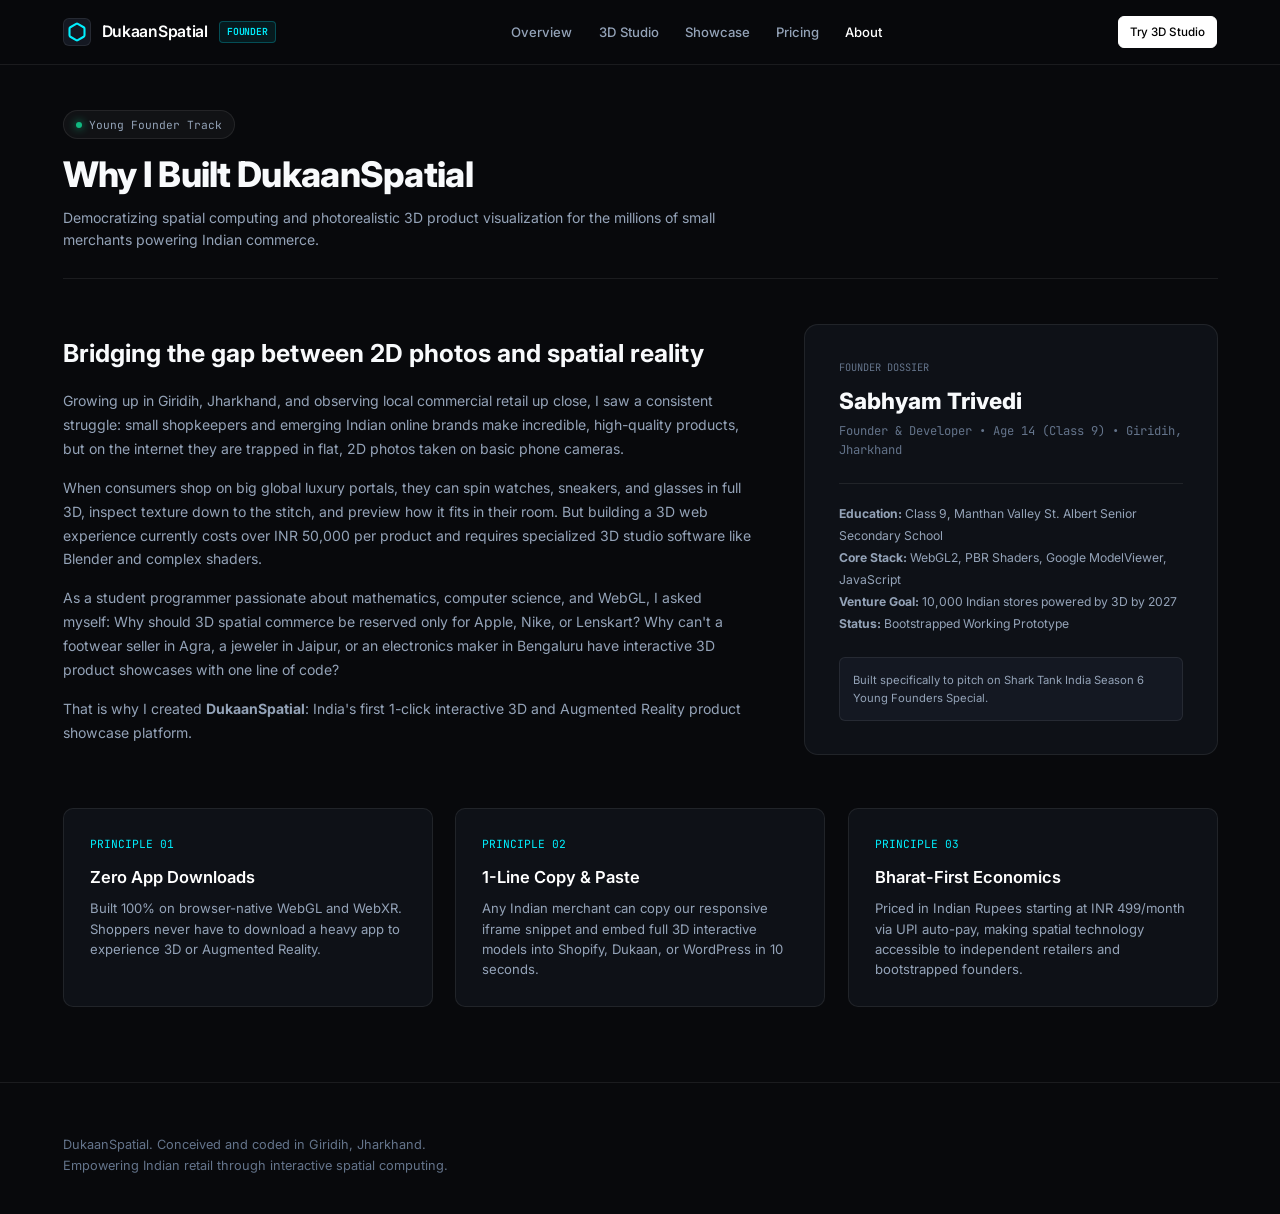
==== commit 91d25a40: "Update founder profile: Age 14, Class 9" ====
--- a/about.html
+++ b/about.html
@@ -115,11 +115,11 @@
         </div>
         <h3 style="font-family: var(--font-heading); font-size: 1.5rem; font-weight: 800; margin-bottom: 0.2rem;">Sabhyam Trivedi</h3>
         <p style="font-size: 0.8125rem; color: var(--text-muted); font-family: var(--font-mono); margin-bottom: 1.5rem;">
-          Founder & Developer &bull; Giridih, Jharkhand
+          Founder & Developer &bull; Age 14 (Class 9) &bull; Giridih, Jharkhand
         </p>
 
         <div style="border-top: 1px solid var(--border-subtle); padding-top: 1.25rem; font-size: 0.8125rem; color: var(--text-secondary); line-height: 1.8;">
-          <div><strong>Education:</strong> Manthan Valley St. Albert Senior Secondary School</div>
+          <div><strong>Education:</strong> Class 9, Manthan Valley St. Albert Senior Secondary School</div>
           <div><strong>Core Stack:</strong> WebGL2, PBR Shaders, Google ModelViewer, JavaScript</div>
           <div><strong>Venture Goal:</strong> 10,000 Indian stores powered by 3D by 2027</div>
           <div><strong>Status:</strong> Bootstrapped Working Prototype</div>
